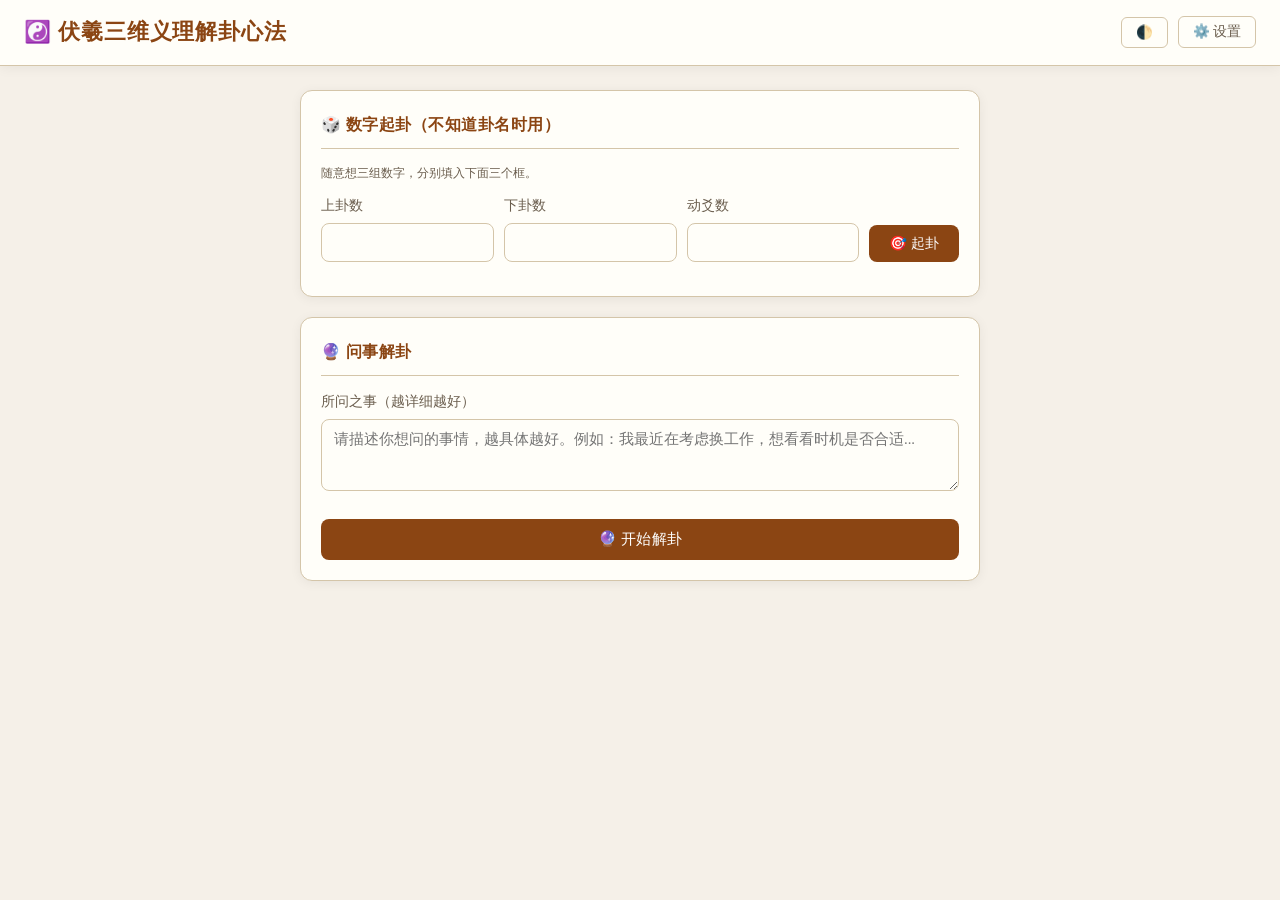
==== index.html @ 644909cb "Add files via upload yijing" ====
<!DOCTYPE html>
<html lang="zh-CN">
<head>
<meta charset="UTF-8">
<meta name="viewport" content="width=device-width, initial-scale=1.0">
<meta name="theme-color" content="#8b4513">
<link rel="manifest" href="./manifest.json">
<title>伏羲三维义理解卦心法</title>
<link rel="stylesheet" href="style.css">
</head>
<body>

<header class="header">
  <h1>☯️ 伏羲三维义理解卦心法</h1>
  <div class="header-actions">
    <button class="theme-toggle" onclick="toggleTheme()" title="切换主题">🌓</button>
    <button onclick="openSettings()">⚙️ 设置</button>
  </div>
</header>

<div class="container">
  <main class="main" style="max-width:720px; margin:0 auto;">
    <!-- 数字起卦 -->
    <div class="card">
      <div class="card-title">🎲 数字起卦（不知道卦名时用）</div>
      <div class="tooltip" style="margin-bottom:10px;">随意想三组数字，分别填入下面三个框。</div>
      <div class="num-row">
        <div class="form-group">
          <label>上卦数</label>
          <input type="number" id="numUpper" min="0" max="10000">
        </div>
        <div class="form-group">
          <label>下卦数</label>
          <input type="number" id="numLower" min="0" max="10000">
        </div>
        <div class="form-group">
          <label>动爻数</label>
          <input type="number" id="numYao" min="0" max="10000">
        </div>
        <button class="btn-sm" onclick="numGua()" style="margin-bottom:14px;">🎯 起卦</button>
      </div>
      <div class="num-result" id="numResult"></div>
    </div>

    <!-- 输入卡片 -->
    <div class="card" id="inputCard">
      <div class="card-title">🔮 问事解卦</div>
      <div class="form-group">
        <label>所问之事（越详细越好）</label>
        <textarea id="question" placeholder="请描述你想问的事情，越具体越好。例如：我最近在考虑换工作，想看看时机是否合适..."></textarea>
      </div>
      <button class="btn btn-primary" id="submitBtn" onclick="submitReading()">
        🔮 开始解卦
      </button>
      <!-- JS 依赖的隐藏元素 -->
      <select id="baseGua" onchange="onBaseGuaChange()" style="display:none"><option value=""></option></select>
      <div class="yao-selector" id="yaoSelector" style="display:none">
        <button class="yao-btn" data-yao="1" onclick="toggleYao(1,this)">初</button>
        <button class="yao-btn" data-yao="2" onclick="toggleYao(2,this)">二</button>
        <button class="yao-btn" data-yao="3" onclick="toggleYao(3,this)">三</button>
        <button class="yao-btn" data-yao="4" onclick="toggleYao(4,this)">四</button>
        <button class="yao-btn" data-yao="5" onclick="toggleYao(5,this)">五</button>
        <button class="yao-btn" data-yao="6" onclick="toggleYao(6,this)">上</button>
      </div>
    </div>

    <!-- 结果 -->
    <div class="card result-card" id="resultCard">
      <div class="card-title">📖 卦象解读</div>
      <div class="result-body" id="resultBody">
        <p class="loading">等待解读...</p>
      </div>
    </div>
  </main>
</div>

<!-- 设置 -->
<div class="modal-overlay" id="settingsModal">
  <div class="modal">
    <h3>⚙️ API 设置</h3>
    <div class="form-group">
      <label>API 端点 (Base URL)</label>
      <input type="text" id="apiBase" value="https://apihub.agnes-ai.com/v1">
    </div>
    <div class="form-group">
      <label>模型名称</label>
      <input type="text" id="apiModel" value="agnes-2.0-flash">
    </div>
    <div class="form-group">
      <label>API Key</label>
      <input type="password" id="apiKey" value="">
    </div>
    <div class="form-group">
      <label>Temperature（0-2）</label>
      <input type="number" id="apiTemp" value="0.7" min="0" max="2" step="0.1">
    </div>
    <div class="modal-actions">
      <button class="btn-secondary" onclick="closeSettings()">取消</button>
      <button class="btn btn-primary" style="width:auto;margin:0" onclick="saveSettings()">保存</button>
    </div>
  </div>
</div>

<script>
if ('serviceWorker' in navigator) {
  navigator.serviceWorker.register('./sw.js');
}
</script>
<script src="hexagrams.js"></script>
<script src="app.js"></script>
</body>
</html>
---- style.css ----
:root {
  --bg: #f5f0e8;
  --card: #fffef9;
  --text: #3d3226;
  --text-light: #6b5e4e;
  --accent: #8b4513;
  --accent-light: #b8860b;
  --border: #d4c5a9;
  --shadow: 0 2px 12px rgba(0,0,0,0.06);
  --input-bg: #fffef9;
  --tag-bg: #f0e6d3;
  --danger: #c0392b;
  --success: #2d6a4f;
}
[data-theme="dark"] {
  --bg: #1a1814;
  --card: #252320;
  --text: #ddd2c0;
  --text-light: #a89880;
  --accent: #d4945a;
  --accent-light: #e8b960;
  --border: #3d3528;
  --shadow: 0 2px 12px rgba(0,0,0,0.3);
  --input-bg: #2a2722;
  --tag-bg: #333028;
}
* { margin:0; padding:0; box-sizing:border-box; }
body {
  font-family: "Noto Serif SC", "Source Han Serif SC", "Songti SC", "SimSun", "KaiTi", serif;
  background: var(--bg); color: var(--text);
  min-height: 100vh; line-height: 1.7;
}
.header {
  background: var(--card); border-bottom: 1px solid var(--border);
  padding: 14px 24px; display: flex; align-items: center; justify-content: space-between;
  box-shadow: var(--shadow); position: sticky; top:0; z-index:100;
}
.header h1 { font-size: 1.35rem; font-weight: 600; color: var(--accent); letter-spacing: 0.04em; }
.header h1 span { font-size: 0.8rem; color: var(--text-light); font-weight: 400; margin-left: 8px; }
.header-actions { display:flex; gap:10px; align-items:center; }
.header-actions button {
  background: none; border: 1px solid var(--border); color: var(--text-light);
  padding: 6px 14px; border-radius: 6px; cursor: pointer; font-size: 0.85rem;
  font-family: inherit; transition: all 0.2s;
}
.header-actions button:hover { background: var(--tag-bg); color: var(--text); }
.container { max-width: 720px; margin: 0 auto; padding: 24px 20px; }
.main { width: 100%; }
.card {
  background: var(--card); border: 1px solid var(--border);
  border-radius: 12px; padding: 20px; margin-bottom: 20px; box-shadow: var(--shadow);
}
.card-title {
  font-size: 1rem; font-weight: 600; color: var(--accent);
  margin-bottom: 14px; padding-bottom: 10px;
  border-bottom: 1px solid var(--border); letter-spacing: 0.03em;
}
.form-group { margin-bottom: 14px; }
.form-group label {
  display: block; font-size: 0.88rem; color: var(--text-light);
  margin-bottom: 5px; font-weight: 500;
}
.form-group select, .form-group input, .form-group textarea {
  width: 100%; padding: 10px 12px;
  border: 1px solid var(--border); border-radius: 8px;
  background: var(--input-bg); color: var(--text);
  font-size: 0.92rem; font-family: inherit;
  transition: border-color 0.2s;
}
.form-group select:focus, .form-group input:focus, .form-group textarea:focus {
  outline: none; border-color: var(--accent); box-shadow: 0 0 0 3px rgba(139,69,19,0.1);
}
.form-group textarea { resize: vertical; min-height: 72px; }
.yao-selector { display: flex; gap: 8px; flex-wrap: wrap; }
.yao-btn {
  width: 40px; height: 40px; border-radius: 50%;
  border: 2px solid var(--border); background: var(--input-bg);
  color: var(--text); font-size: 0.9rem; cursor: pointer;
  transition: all 0.2s; display: flex; align-items: center; justify-content: center;
  font-family: inherit;
}
.yao-btn:hover { border-color: var(--accent); }
.yao-btn.active { background: var(--accent); color: #fff; border-color: var(--accent); }
.yao-btn.yin { background: #2a2a2a; color: #ccc; }
.yao-btn.yin.active { background: #555; color: #fff; border-color: #555; }
.yao-labels { display: flex; gap: 8px; flex-wrap: wrap; margin-bottom: 4px; }
.yao-labels span { width: 40px; text-align: center; font-size: 0.72rem; color: var(--text-light); }
.btn {
  padding: 10px 24px; border-radius: 8px; border: none;
  font-size: 0.95rem; font-family: inherit; cursor: pointer;
  transition: all 0.2s; font-weight: 500; letter-spacing: 0.02em;
}
.btn-primary { background: var(--accent); color: #fff; width: 100%; margin-top: 6px; }
.btn-primary:hover { opacity: 0.9; transform: translateY(-1px); }
.btn-primary:disabled { opacity: 0.5; cursor: not-allowed; transform: none; }
.btn-sm {
  padding: 9px 20px; border-radius: 8px; border: none;
  font-size: 0.9rem; font-family: inherit; cursor: pointer;
  background: var(--accent); color: #fff; font-weight: 500;
  transition: all 0.2s; white-space: nowrap;
}
.btn-sm:hover { opacity: 0.9; }
.num-row {
  display: flex; gap: 10px; align-items: flex-end;
}
.num-row .form-group { flex: 1; }
.num-row .btn-sm { margin-bottom: 14px; }
.num-result {
  margin-top: 8px; padding: 8px 12px; border-radius: 6px;
  background: var(--tag-bg); font-size: 0.85rem; color: var(--text);
  display: none;
}
.num-result.visible { display: block; }
.result-card { display: none; }
.result-card.visible { display: block; }
.result-body {
  font-size: 0.94rem; line-height: 1.85;
  white-space: pre-wrap; color: var(--text);
}
.result-body .loading { color: var(--text-light); font-style: italic; }
.error-msg { color: var(--danger); font-size: 0.9rem; margin-top: 8px; }
.modal-overlay {
  display: none; position: fixed; inset: 0; background: rgba(0,0,0,0.5);
  z-index: 200; align-items: center; justify-content: center;
}
.modal-overlay.visible { display: flex; }
.modal {
  background: var(--card); border-radius: 12px; padding: 28px;
  max-width: 480px; width: 90%; box-shadow: 0 8px 32px rgba(0,0,0,0.2);
}
.modal h3 { margin-bottom: 16px; color: var(--accent); font-size: 1.1rem; }
.modal .form-group { margin-bottom: 16px; }
.modal-actions { display: flex; gap: 10px; justify-content: flex-end; margin-top: 20px; }
.btn-secondary {
  padding: 8px 18px; border-radius: 8px; border: 1px solid var(--border);
  background: var(--input-bg); color: var(--text); cursor: pointer;
  font-family: inherit; font-size: 0.9rem;
}
.tooltip { font-size: 0.78rem; color: var(--text-light); margin-top: 2px; }
.theme-toggle { background: none; border: none; font-size: 1.2rem; cursor: pointer; padding: 4px 8px; }
.collapse-header {
  cursor: pointer; display: flex; align-items: center; gap: 8px;
  user-select: none; color: var(--accent);
}
.collapse-header .arrow { transition: transform 0.2s; display: inline-block; }
.collapse-header.open .arrow { transform: rotate(90deg); }
.collapse-body { display: none; margin-top: 14px; }
.collapse-body.open { display: block; }
@media (max-width: 768px) {
  .container { padding: 16px 12px; }
  .num-row { flex-direction: column; }
}
::-webkit-scrollbar { width: 6px; }
::-webkit-scrollbar-track { background: transparent; }
::-webkit-scrollbar-thumb { background: var(--border); border-radius: 3px; }
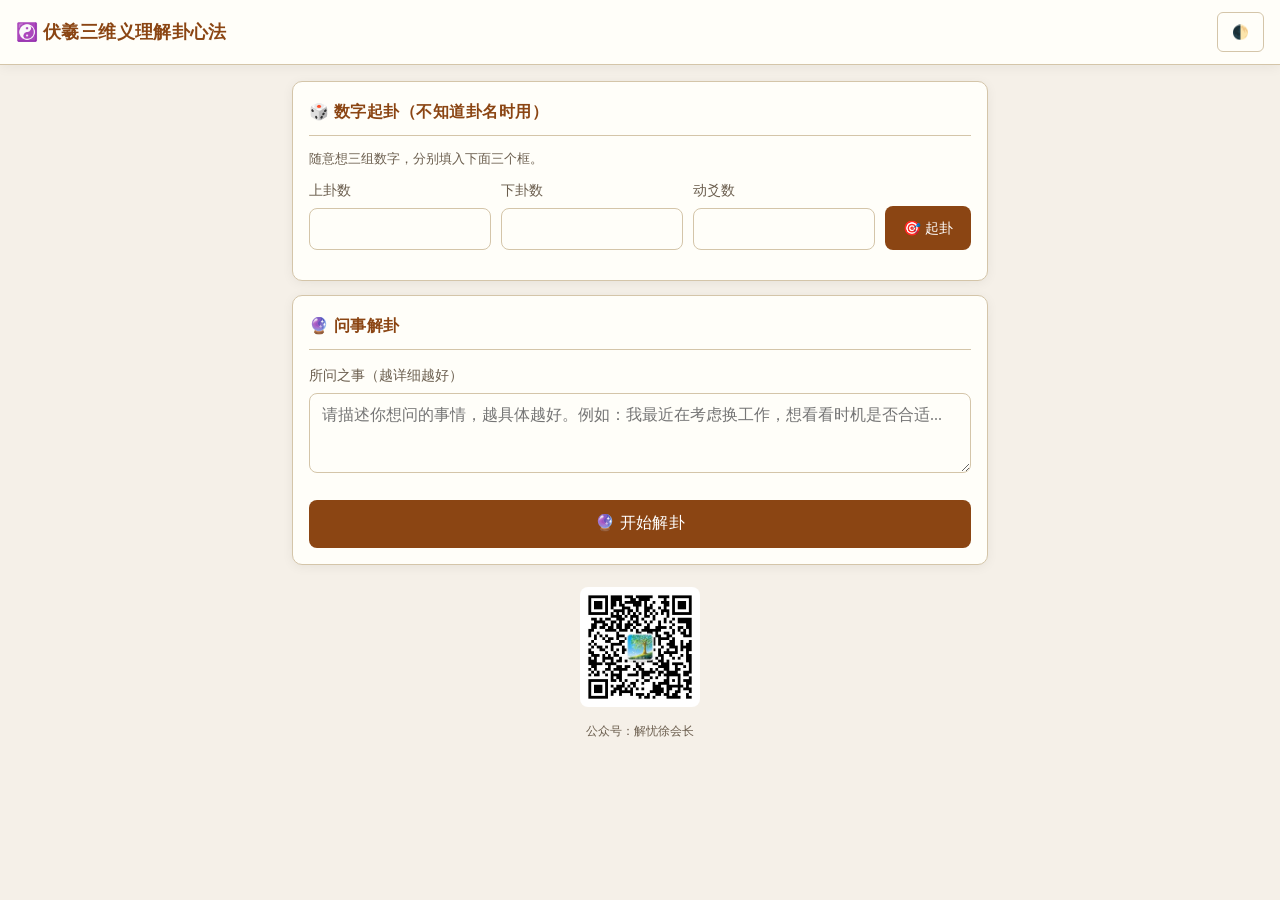
==== commit d282edf8: "Add files via upload up2" ====
--- a/index.html
+++ b/index.html
@@ -2,7 +2,7 @@
 <html lang="zh-CN">
 <head>
 <meta charset="UTF-8">
-<meta name="viewport" content="width=device-width, initial-scale=1.0">
+<meta name="viewport" content="width=device-width, initial-scale=1.0, viewport-fit=cover">
 <meta name="theme-color" content="#8b4513">
 <link rel="manifest" href="./manifest.json">
 <title>伏羲三维义理解卦心法</title>
@@ -14,7 +14,6 @@
   <h1>☯️ 伏羲三维义理解卦心法</h1>
   <div class="header-actions">
     <button class="theme-toggle" onclick="toggleTheme()" title="切换主题">🌓</button>
-    <button onclick="openSettings()">⚙️ 设置</button>
   </div>
 </header>
 
@@ -72,33 +71,11 @@
       </div>
     </div>
   </main>
-</div>
 
-<!-- 设置 -->
-<div class="modal-overlay" id="settingsModal">
-  <div class="modal">
-    <h3>⚙️ API 设置</h3>
-    <div class="form-group">
-      <label>API 端点 (Base URL)</label>
-      <input type="text" id="apiBase" value="https://apihub.agnes-ai.com/v1">
-    </div>
-    <div class="form-group">
-      <label>模型名称</label>
-      <input type="text" id="apiModel" value="agnes-2.0-flash">
-    </div>
-    <div class="form-group">
-      <label>API Key</label>
-      <input type="password" id="apiKey" value="">
-    </div>
-    <div class="form-group">
-      <label>Temperature（0-2）</label>
-      <input type="number" id="apiTemp" value="0.7" min="0" max="2" step="0.1">
-    </div>
-    <div class="modal-actions">
-      <button class="btn-secondary" onclick="closeSettings()">取消</button>
-      <button class="btn btn-primary" style="width:auto;margin:0" onclick="saveSettings()">保存</button>
-    </div>
-  </div>
+  <footer style="text-align:center; padding: 8px 0 24px;">
+    <img src="qrcode.jpg" alt="解忧徐会长公众号" style="width:120px; height:auto; border-radius:8px;">
+    <p style="font-size:0.78rem; color:var(--text-light); margin-top:6px;">公众号：解忧徐会长</p>
+  </footer>
 </div>
 
 <script>
--- a/style.css
+++ b/style.css
@@ -29,26 +29,30 @@
   font-family: "Noto Serif SC", "Source Han Serif SC", "Songti SC", "SimSun", "KaiTi", serif;
   background: var(--bg); color: var(--text);
   min-height: 100vh; line-height: 1.7;
+  -webkit-text-size-adjust: 100%;
 }
 .header {
   background: var(--card); border-bottom: 1px solid var(--border);
-  padding: 14px 24px; display: flex; align-items: center; justify-content: space-between;
+  padding: 12px 16px; display: flex; align-items: center; justify-content: space-between;
   box-shadow: var(--shadow); position: sticky; top:0; z-index:100;
+  flex-wrap: wrap; gap: 8px;
 }
-.header h1 { font-size: 1.35rem; font-weight: 600; color: var(--accent); letter-spacing: 0.04em; }
+.header h1 { font-size: 1.1rem; font-weight: 600; color: var(--accent); letter-spacing: 0.02em; line-height: 1.3; }
 .header h1 span { font-size: 0.8rem; color: var(--text-light); font-weight: 400; margin-left: 8px; }
 .header-actions { display:flex; gap:10px; align-items:center; }
 .header-actions button {
   background: none; border: 1px solid var(--border); color: var(--text-light);
-  padding: 6px 14px; border-radius: 6px; cursor: pointer; font-size: 0.85rem;
+  padding: 8px 14px; border-radius: 6px; cursor: pointer; font-size: 0.85rem;
   font-family: inherit; transition: all 0.2s;
+  min-height: 40px; touch-action: manipulation;
+  -webkit-tap-highlight-color: transparent;
 }
 .header-actions button:hover { background: var(--tag-bg); color: var(--text); }
-.container { max-width: 720px; margin: 0 auto; padding: 24px 20px; }
+.container { max-width: 720px; margin: 0 auto; padding: 16px 12px; }
 .main { width: 100%; }
 .card {
   background: var(--card); border: 1px solid var(--border);
-  border-radius: 12px; padding: 20px; margin-bottom: 20px; box-shadow: var(--shadow);
+  border-radius: 10px; padding: 16px; margin-bottom: 14px; box-shadow: var(--shadow);
 }
 .card-title {
   font-size: 1rem; font-weight: 600; color: var(--accent);
@@ -61,16 +65,18 @@
   margin-bottom: 5px; font-weight: 500;
 }
 .form-group select, .form-group input, .form-group textarea {
-  width: 100%; padding: 10px 12px;
+  width: 100%; padding: 11px 12px;
   border: 1px solid var(--border); border-radius: 8px;
   background: var(--input-bg); color: var(--text);
-  font-size: 0.92rem; font-family: inherit;
+  font-size: max(0.92rem, 16px); font-family: inherit;
   transition: border-color 0.2s;
+  -webkit-appearance: none;
 }
+.form-group select { -webkit-appearance: auto; }
 .form-group select:focus, .form-group input:focus, .form-group textarea:focus {
   outline: none; border-color: var(--accent); box-shadow: 0 0 0 3px rgba(139,69,19,0.1);
 }
-.form-group textarea { resize: vertical; min-height: 72px; }
+.form-group textarea { resize: vertical; min-height: 80px; }
 .yao-selector { display: flex; gap: 8px; flex-wrap: wrap; }
 .yao-btn {
   width: 40px; height: 40px; border-radius: 50%;
@@ -86,18 +92,22 @@
 .yao-labels { display: flex; gap: 8px; flex-wrap: wrap; margin-bottom: 4px; }
 .yao-labels span { width: 40px; text-align: center; font-size: 0.72rem; color: var(--text-light); }
 .btn {
-  padding: 10px 24px; border-radius: 8px; border: none;
-  font-size: 0.95rem; font-family: inherit; cursor: pointer;
+  padding: 12px 24px; border-radius: 8px; border: none;
+  font-size: 1rem; font-family: inherit; cursor: pointer;
   transition: all 0.2s; font-weight: 500; letter-spacing: 0.02em;
+  touch-action: manipulation;
+  -webkit-tap-highlight-color: transparent;
 }
-.btn-primary { background: var(--accent); color: #fff; width: 100%; margin-top: 6px; }
+.btn-primary { background: var(--accent); color: #fff; width: 100%; margin-top: 4px; min-height: 48px; }
 .btn-primary:hover { opacity: 0.9; transform: translateY(-1px); }
 .btn-primary:disabled { opacity: 0.5; cursor: not-allowed; transform: none; }
 .btn-sm {
-  padding: 9px 20px; border-radius: 8px; border: none;
-  font-size: 0.9rem; font-family: inherit; cursor: pointer;
+  padding: 10px 18px; border-radius: 8px; border: none;
+  font-size: max(0.9rem, 14px); font-family: inherit; cursor: pointer;
   background: var(--accent); color: #fff; font-weight: 500;
-  transition: all 0.2s; white-space: nowrap;
+  transition: all 0.2s; white-space: nowrap; min-height: 44px;
+  touch-action: manipulation;
+  -webkit-tap-highlight-color: transparent;
 }
 .btn-sm:hover { opacity: 0.9; }
 .num-row {
@@ -106,37 +116,21 @@
 .num-row .form-group { flex: 1; }
 .num-row .btn-sm { margin-bottom: 14px; }
 .num-result {
-  margin-top: 8px; padding: 8px 12px; border-radius: 6px;
+  margin-top: 6px; padding: 10px 12px; border-radius: 6px;
   background: var(--tag-bg); font-size: 0.85rem; color: var(--text);
-  display: none;
+  display: none; line-height: 1.7;
 }
 .num-result.visible { display: block; }
 .result-card { display: none; }
 .result-card.visible { display: block; }
 .result-body {
-  font-size: 0.94rem; line-height: 1.85;
+  font-size: 0.93rem; line-height: 1.85;
   white-space: pre-wrap; color: var(--text);
+  word-break: break-word;
 }
 .result-body .loading { color: var(--text-light); font-style: italic; }
 .error-msg { color: var(--danger); font-size: 0.9rem; margin-top: 8px; }
-.modal-overlay {
-  display: none; position: fixed; inset: 0; background: rgba(0,0,0,0.5);
-  z-index: 200; align-items: center; justify-content: center;
-}
-.modal-overlay.visible { display: flex; }
-.modal {
-  background: var(--card); border-radius: 12px; padding: 28px;
-  max-width: 480px; width: 90%; box-shadow: 0 8px 32px rgba(0,0,0,0.2);
-}
-.modal h3 { margin-bottom: 16px; color: var(--accent); font-size: 1.1rem; }
-.modal .form-group { margin-bottom: 16px; }
-.modal-actions { display: flex; gap: 10px; justify-content: flex-end; margin-top: 20px; }
-.btn-secondary {
-  padding: 8px 18px; border-radius: 8px; border: 1px solid var(--border);
-  background: var(--input-bg); color: var(--text); cursor: pointer;
-  font-family: inherit; font-size: 0.9rem;
-}
-.tooltip { font-size: 0.78rem; color: var(--text-light); margin-top: 2px; }
+.tooltip { font-size: 0.8rem; color: var(--text-light); margin-top: 2px; line-height: 1.5; }
 .theme-toggle { background: none; border: none; font-size: 1.2rem; cursor: pointer; padding: 4px 8px; }
 .collapse-header {
   cursor: pointer; display: flex; align-items: center; gap: 8px;
@@ -147,8 +141,23 @@
 .collapse-body { display: none; margin-top: 14px; }
 .collapse-body.open { display: block; }
 @media (max-width: 768px) {
-  .container { padding: 16px 12px; }
-  .num-row { flex-direction: column; }
+  .header { padding: 10px 12px; }
+  .header h1 { font-size: 0.95rem; }
+  .header-actions { gap: 6px; }
+  .header-actions button { padding: 6px 10px; font-size: 0.8rem; }
+  .container { padding: 12px 8px; }
+  .card { padding: 14px; margin-bottom: 10px; border-radius: 8px; }
+  .card-title { font-size: 0.95rem; margin-bottom: 10px; }
+  .num-row { flex-direction: column; gap: 0; }
+  .num-row .form-group { margin-bottom: 8px; }
+  .num-row .btn-sm { width: 100%; margin-bottom: 8px; }
+  .form-group { margin-bottom: 10px; }
+  .form-group label { font-size: 0.82rem; }
+  .result-body { font-size: 0.88rem; }
+}
+@media (max-width: 400px) {
+  .header h1 { font-size: 0.85rem; }
+  .card { padding: 12px; }
 }
 ::-webkit-scrollbar { width: 6px; }
 ::-webkit-scrollbar-track { background: transparent; }
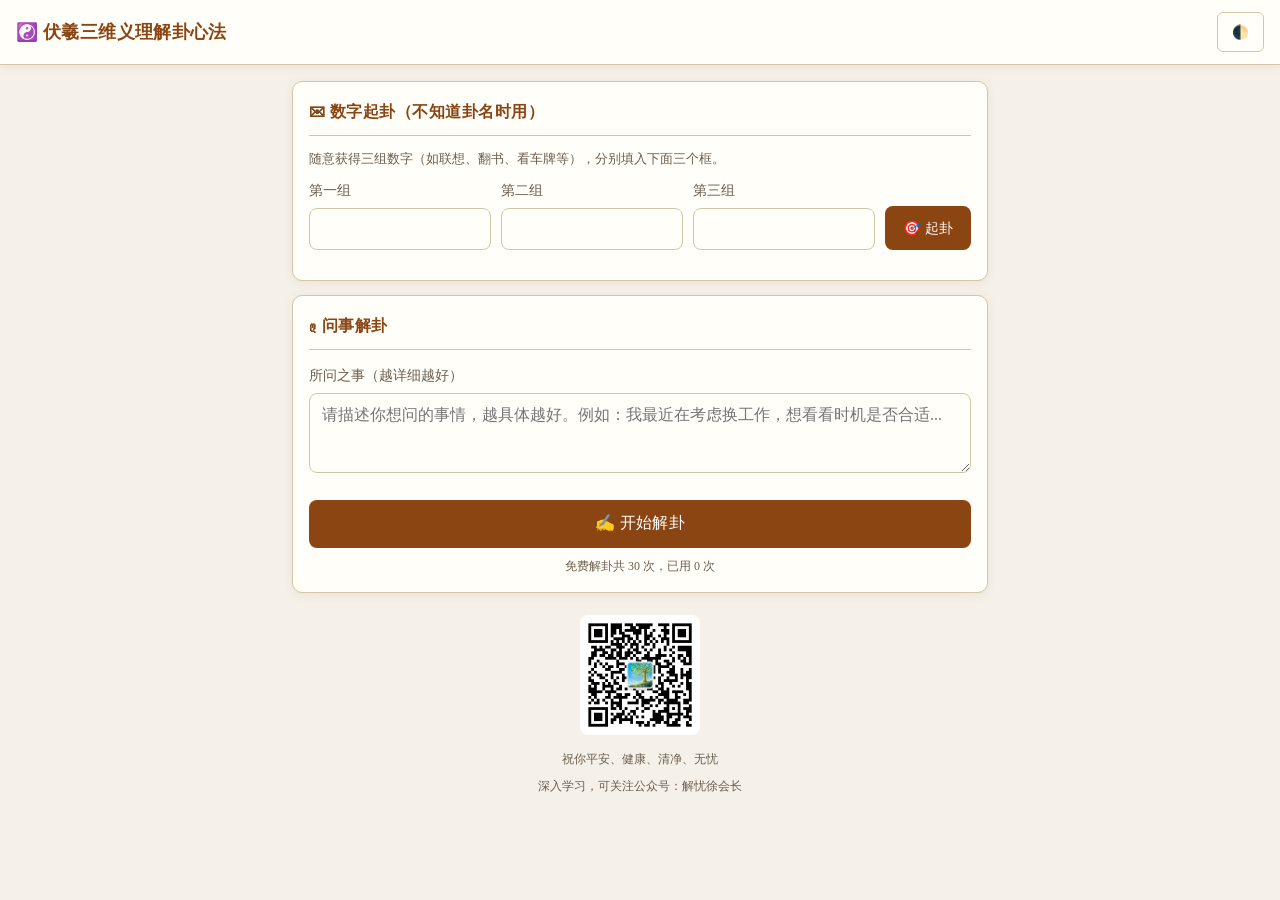
==== commit 359890b5: "Add files via upload up3" ====
--- a/index.html
+++ b/index.html
@@ -21,19 +21,19 @@
   <main class="main" style="max-width:720px; margin:0 auto;">
     <!-- 数字起卦 -->
     <div class="card">
-      <div class="card-title">🎲 数字起卦（不知道卦名时用）</div>
-      <div class="tooltip" style="margin-bottom:10px;">随意想三组数字，分别填入下面三个框。</div>
+      <div class="card-title">✉  数字起卦（不知道卦名时用）</div>
+      <div class="tooltip" style="margin-bottom:10px;">随意获得三组数字（如联想、翻书、看车牌等），分别填入下面三个框。</div>
       <div class="num-row">
         <div class="form-group">
-          <label>上卦数</label>
+          <label>第一组</label>
           <input type="number" id="numUpper" min="0" max="10000">
         </div>
         <div class="form-group">
-          <label>下卦数</label>
+          <label>第二组</label>
           <input type="number" id="numLower" min="0" max="10000">
         </div>
         <div class="form-group">
-          <label>动爻数</label>
+          <label>第三组</label>
           <input type="number" id="numYao" min="0" max="10000">
         </div>
         <button class="btn-sm" onclick="numGua()" style="margin-bottom:14px;">🎯 起卦</button>
@@ -43,14 +43,15 @@
 
     <!-- 输入卡片 -->
     <div class="card" id="inputCard">
-      <div class="card-title">🔮 问事解卦</div>
+      <div class="card-title">ღ  问事解卦</div>
       <div class="form-group">
         <label>所问之事（越详细越好）</label>
         <textarea id="question" placeholder="请描述你想问的事情，越具体越好。例如：我最近在考虑换工作，想看看时机是否合适..."></textarea>
       </div>
       <button class="btn btn-primary" id="submitBtn" onclick="submitReading()">
-        🔮 开始解卦
+       ✍ 开始解卦
       </button>
+      <p id="usageHint" style="text-align:center;font-size:0.75rem;color:var(--text-light);margin-top:8px;"></p>
       <!-- JS 依赖的隐藏元素 -->
       <select id="baseGua" onchange="onBaseGuaChange()" style="display:none"><option value=""></option></select>
       <div class="yao-selector" id="yaoSelector" style="display:none">
@@ -74,7 +75,8 @@
 
   <footer style="text-align:center; padding: 8px 0 24px;">
     <img src="qrcode.jpg" alt="解忧徐会长公众号" style="width:120px; height:auto; border-radius:8px;">
-    <p style="font-size:0.78rem; color:var(--text-light); margin-top:6px;">公众号：解忧徐会长</p>
+    <p style="font-size:0.78rem; color:var(--text-light); margin-top:6px;">祝你平安、健康、清净、无忧</p>
+    <p style="font-size:0.78rem; color:var(--text-light); margin-top:6px;">深入学习，可关注公众号：解忧徐会长</p>
   </footer>
 </div>
 
--- a/style.css
+++ b/style.css
@@ -124,12 +124,35 @@
 .result-card { display: none; }
 .result-card.visible { display: block; }
 .result-body {
-  font-size: 0.93rem; line-height: 1.85;
-  white-space: pre-wrap; color: var(--text);
+  font-size: 0.93rem; line-height: 1.9;
+  white-space: normal; color: var(--text);
   word-break: break-word;
 }
+.result-body p {
+  margin-bottom: 0.9em; text-indent: 0;
+}
+.result-body p:last-child { margin-bottom: 0; }
 .result-body .loading { color: var(--text-light); font-style: italic; }
+.result-body strong { color: var(--accent); }
+.result-body u {
+  text-decoration: none;
+  border-bottom: 2px solid var(--accent-light);
+  padding-bottom: 1px;
+}
 .error-msg { color: var(--danger); font-size: 0.9rem; margin-top: 8px; }
+.result-footer { margin-top: 8px; }
+.btn-copy {
+  display: block; margin: 12px auto 0;
+  padding: 10px 28px; border-radius: 8px;
+  border: 1px solid var(--border);
+  background: var(--input-bg); color: var(--text);
+  font-size: 0.88rem; font-family: inherit; cursor: pointer;
+  transition: all 0.25s;
+  touch-action: manipulation;
+  -webkit-tap-highlight-color: transparent;
+}
+.btn-copy:hover { background: var(--tag-bg); border-color: var(--accent); }
+.btn-copy.copied { background: var(--accent); color: #fff; border-color: var(--accent); }
 .tooltip { font-size: 0.8rem; color: var(--text-light); margin-top: 2px; line-height: 1.5; }
 .theme-toggle { background: none; border: none; font-size: 1.2rem; cursor: pointer; padding: 4px 8px; }
 .collapse-header {
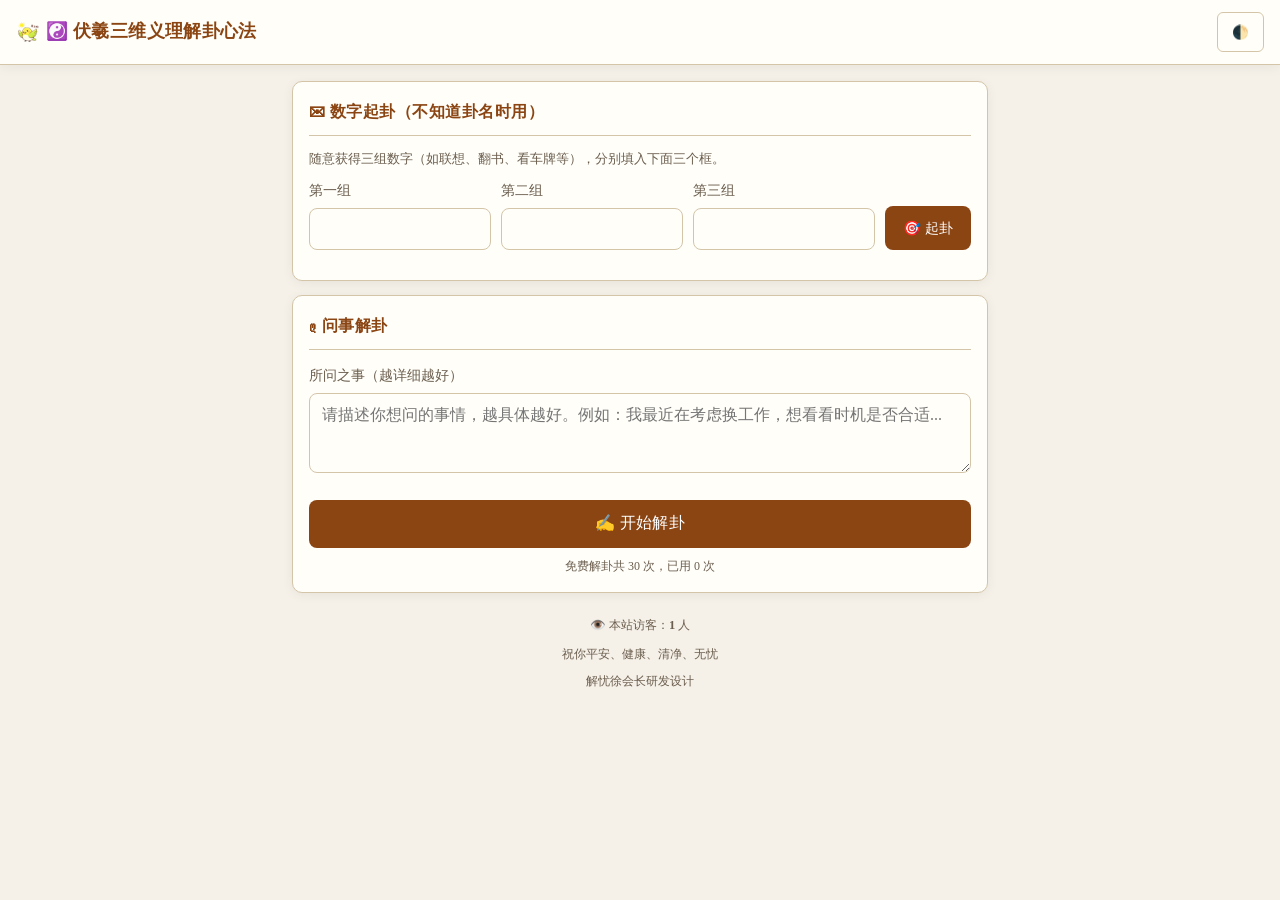
==== commit 7583c707: "Add files via upload up3" ====
--- a/index.html
+++ b/index.html
@@ -4,6 +4,8 @@
 <meta charset="UTF-8">
 <meta name="viewport" content="width=device-width, initial-scale=1.0, viewport-fit=cover">
 <meta name="theme-color" content="#8b4513">
+<link rel="icon" type="image/png" sizes="32x32" href="favicon-32.png">
+<link rel="apple-touch-icon" sizes="180x180" href="icon-180.png">
 <link rel="manifest" href="./manifest.json">
 <title>伏羲三维义理解卦心法</title>
 <link rel="stylesheet" href="style.css">
@@ -11,7 +13,7 @@
 <body>
 
 <header class="header">
-  <h1>☯️ 伏羲三维义理解卦心法</h1>
+  <h1><img src="favicon-32.png" alt="" style="width:24px;height:24px;vertical-align:middle;border-radius:50%;margin-right:6px;">☯️ 伏羲三维义理解卦心法</h1>
   <div class="header-actions">
     <button class="theme-toggle" onclick="toggleTheme()" title="切换主题">🌓</button>
   </div>
@@ -74,9 +76,9 @@
   </main>
 
   <footer style="text-align:center; padding: 8px 0 24px;">
-    <img src="qrcode.jpg" alt="解忧徐会长公众号" style="width:120px; height:auto; border-radius:8px;">
+    <p id="visitorCount" style="font-size:0.78rem; color:var(--text-light); margin-bottom:8px;">👁️ 访客：加载中...</p>
     <p style="font-size:0.78rem; color:var(--text-light); margin-top:6px;">祝你平安、健康、清净、无忧</p>
-    <p style="font-size:0.78rem; color:var(--text-light); margin-top:6px;">深入学习，可关注公众号：解忧徐会长</p>
+    <p style="font-size:0.78rem; color:var(--text-light); margin-top:6px;">解忧徐会长研发设计</p>
   </footer>
 </div>
 
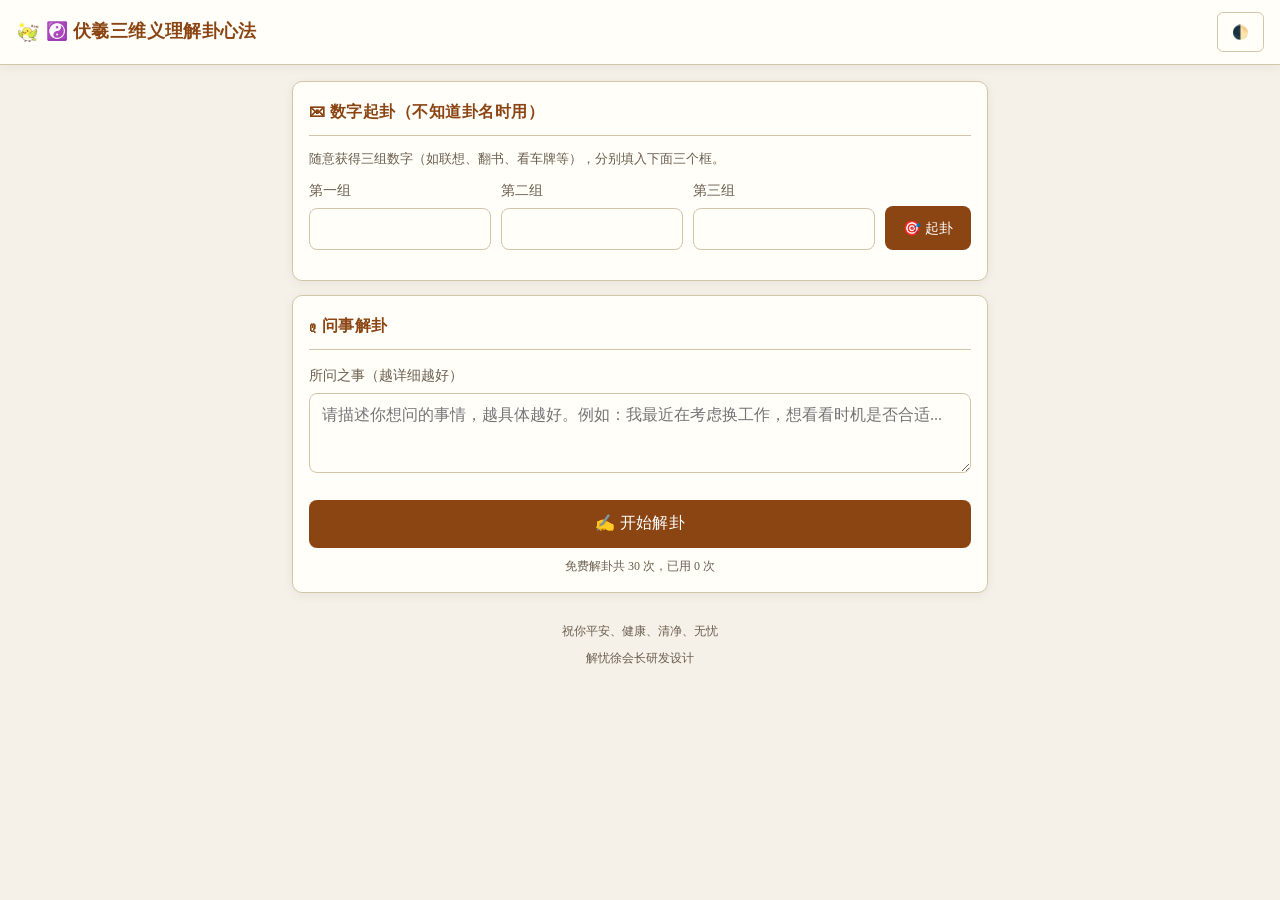
==== commit 1d62fa51: "Add files via upload stats" ====
--- a/index.html
+++ b/index.html
@@ -76,7 +76,6 @@
   </main>
 
   <footer style="text-align:center; padding: 8px 0 24px;">
-    <p id="visitorCount" style="font-size:0.78rem; color:var(--text-light); margin-bottom:8px;">👁️ 访客：加载中...</p>
     <p style="font-size:0.78rem; color:var(--text-light); margin-top:6px;">祝你平安、健康、清净、无忧</p>
     <p style="font-size:0.78rem; color:var(--text-light); margin-top:6px;">解忧徐会长研发设计</p>
   </footer>
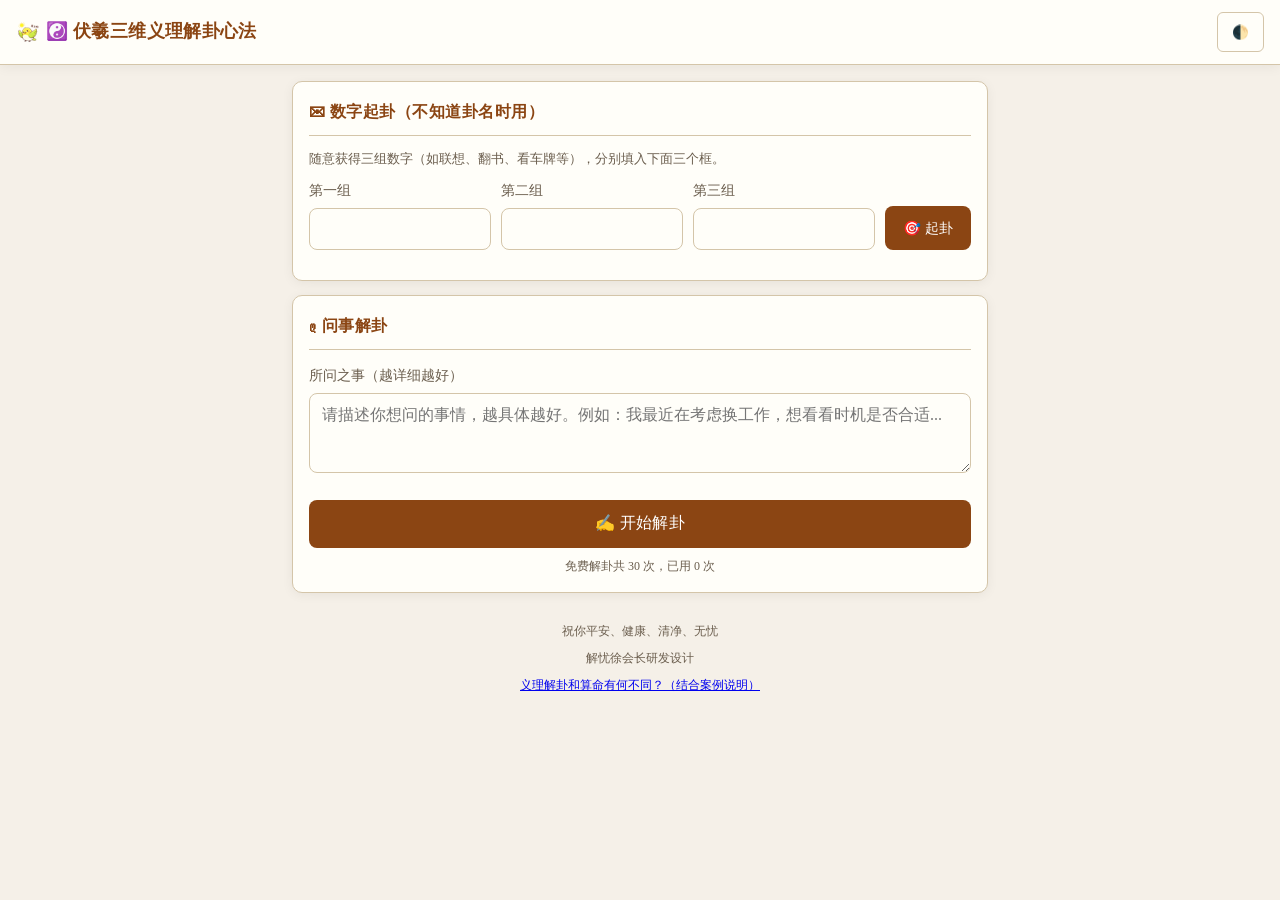
==== commit 946d837a: "Update index.html" ====
--- a/index.html
+++ b/index.html
@@ -78,6 +78,8 @@
   <footer style="text-align:center; padding: 8px 0 24px;">
     <p style="font-size:0.78rem; color:var(--text-light); margin-top:6px;">祝你平安、健康、清净、无忧</p>
     <p style="font-size:0.78rem; color:var(--text-light); margin-top:6px;">解忧徐会长研发设计</p>
+      <p style="font-size:0.78rem; color:var(--text-light); margin-top:6px;"><a href="https://mp.weixin.qq.com/s/FznjPeyP98DFgLd2-A4m8Q" target="_blank">
+        义理解卦和算命有何不同？（结合案例说明）  </a></p>     
   </footer>
 </div>
 
@@ -89,4 +91,4 @@
 <script src="hexagrams.js"></script>
 <script src="app.js"></script>
 </body>
-</html>+</html>
